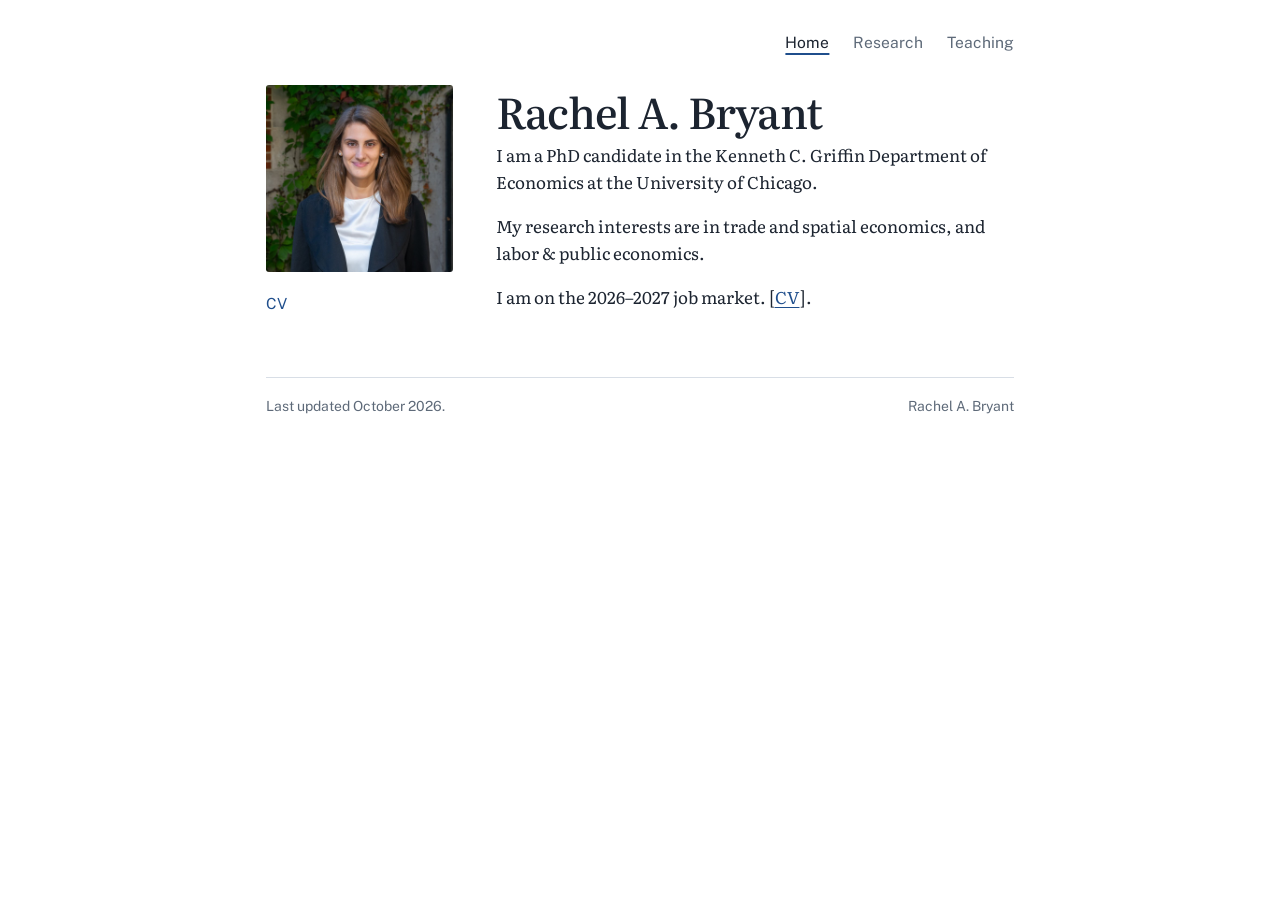
==== index.html @ 8885ea89 "Add files via upload" ====
<!doctype html>
<html lang="en">
<head>
<meta charset="utf-8">
<meta name="viewport" content="width=device-width, initial-scale=1, viewport-fit=cover">
<title>Rachel A. Bryant</title>
<meta name="description" content="Rachel A. Bryant is a PhD candidate in economics at the University of Chicago working on trade and spatial economics, and labor and public economics.">
<link rel="preconnect" href="https://fonts.googleapis.com">
<link rel="preconnect" href="https://fonts.gstatic.com" crossorigin>
<link rel="stylesheet" href="https://fonts.googleapis.com/css2?family=Literata:ital,opsz,wght@0,7..72,400..700;1,7..72,400..700&family=Public+Sans:wght@400;500;600&display=swap">
<link rel="stylesheet" href="style.css">
</head>
<body>
<div class="page">

<!-- ======================================================================
     HOME PAGE
     Anything still marked "EDIT:" needs your input. Search for "EDIT:".
     ====================================================================== -->

<header class="site-header home">
  <nav aria-label="Site">
    <ul class="site-nav">
      <li><a href="index.html" aria-current="page">Home</a></li>
      <li><a href="research.html">Research</a></li>
      <li><a href="teaching.html">Teaching</a></li>
    </ul>
  </nav>
</header>

<main class="intro">

  <aside class="portrait">
    <!-- To change the photo, upload a square image as images/photo.jpg (same name) -->
    <img src="images/photo.jpg" alt="Portrait of Rachel A. Bryant" width="800" height="800">
    <ul class="profile-links">
      <li><a href="cv.pdf">CV</a></li>
    </ul>
  </aside>

  <div class="bio">
    <h1>Rachel A. Bryant</h1>

    <p>I am a PhD candidate in the Kenneth C. Griffin Department of Economics at the University of Chicago.</p>
    <p>My research interests are in trade and spatial economics, and labor &amp; public economics.</p>
    <p>I am on the 2026–2027 job market. [<a href="cv.pdf">CV</a>].</p>
  </div>

</main>

<footer class="site-footer">
  <!-- Bump this date whenever you post a new draft -->
  <p>Last updated October 2026.</p>
  <p>Rachel A. Bryant</p>
</footer>

</div>
</body>
</html>
---- style.css ----
/* ==========================================================================
   Style sheet for an academic economist's personal site.

   Layout: one centred reading column. On the research and teaching pages,
   a narrow rail to the left of each entry carries the year or term, the way
   the margin of a CV does. Everything else is left-aligned and quiet.

   To change the look, edit the values in :root below. Nothing else needs
   touching unless you want to.
   ========================================================================== */

:root {
  /* Colour */
  --paper:  #ffffff;   /* page background */
  --ink:    #1c2430;   /* body text */
  --muted:  #5e6a79;   /* dates, venues, navigation */
  --rule:   #d8dee6;   /* hairlines */
  --accent: #1f4e8c;   /* links */

  /* Type */
  --serif: "Literata", "Iowan Old Style", "Palatino Linotype", Georgia, serif;
  --sans:  "Public Sans", "Helvetica Neue", Arial, sans-serif;

  /* Measure */
  --column: 44rem;
  --gutter: 16px;
}

/* Dark mode follows the reader's system setting. */
@media (prefers-color-scheme: dark) {
  :root:not([data-theme="light"]) {
    --paper:  #121922;
    --ink:    #e3e8ef;
    --muted:  #98a4b4;
    --rule:   #2a3544;
    --accent: #8db6ec;
    color-scheme: dark;
  }
}
:root[data-theme="dark"] {
  --paper:  #121922;
  --ink:    #e3e8ef;
  --muted:  #98a4b4;
  --rule:   #2a3544;
  --accent: #8db6ec;
  color-scheme: dark;
}

/* --------------------------------------------------------------------------
   Base
   -------------------------------------------------------------------------- */

html {
  font-size: 106.25%;             /* 17px */
  -webkit-text-size-adjust: 100%;
}
@media (max-width: 40rem) {
  html { font-size: 100%; }       /* 16px on phones */
}

body {
  margin: 0;
  background: var(--paper);
  color: var(--ink);
  font-family: var(--serif);
  font-optical-sizing: auto;
  line-height: 1.6;
  padding-left:  max(var(--gutter), env(safe-area-inset-left, 0px));
  padding-right: max(var(--gutter), env(safe-area-inset-right, 0px));
}

.page {
  max-width: var(--column);
  margin: 0 auto;
  padding-block: 1.75rem 3.5rem;
}

a {
  color: var(--accent);
  text-decoration-thickness: 1px;
  text-underline-offset: 0.18em;
}
a:hover { text-decoration-thickness: 2px; }
a:focus-visible,
summary:focus-visible {
  outline: 2px solid var(--accent);
  outline-offset: 2px;
  border-radius: 2px;
}

img { max-width: 100%; height: auto; }

h1, h2, h3 {
  line-height: 1.2;
  letter-spacing: -0.01em;
  text-wrap: balance;
}
h2 {
  font-size: 1.25rem;
  font-weight: 600;
  margin: 2.5rem 0 0.9rem;
}
.lede + section > h2 { margin-top: 0; }   /* first section sits right under the intro line */
p { margin: 0 0 1em; }
p:last-child { margin-bottom: 0; }

/* --------------------------------------------------------------------------
   Header and navigation
   -------------------------------------------------------------------------- */

.site-header {
  display: flex;
  flex-wrap: wrap;
  align-items: baseline;
  justify-content: space-between;
  gap: 0.5rem 1.5rem;
  padding-bottom: 0.9rem;
  border-bottom: 1px solid var(--rule);
  margin-bottom: 2.5rem;
}
/* The home page carries the name in its heading, so its header is nav only. */
.site-header.home {
  justify-content: flex-end;
  border-bottom: 0;
  padding-bottom: 0;
  margin-bottom: 1.75rem;
}

.site-name {
  font-size: 1.15rem;
  font-weight: 600;
  color: var(--ink);
  text-decoration: none;
}
.site-name:hover { text-decoration: underline; }

.site-nav {
  display: flex;
  flex-wrap: wrap;
  gap: 0.25rem 1.4rem;
  margin: 0;
  padding: 0;
  list-style: none;
  font-family: var(--sans);
  font-size: 0.92rem;
}
.site-nav a {
  color: var(--muted);
  text-decoration: none;
}
.site-nav a:hover { color: var(--ink); }
.site-nav a[aria-current="page"] {
  color: var(--ink);
  text-decoration: underline;
  text-decoration-color: var(--accent);
  text-decoration-thickness: 2px;
  text-underline-offset: 0.35em;
}

/* --------------------------------------------------------------------------
   Home page
   -------------------------------------------------------------------------- */

.intro {
  display: grid;
  grid-template-columns: 11rem minmax(0, 1fr);
  gap: 1.5rem 2.5rem;
  align-items: start;
}

.portrait img {
  display: block;
  width: 100%;
  aspect-ratio: 1 / 1;
  object-fit: cover;
  border-radius: 3px;
}

.profile-links {
  list-style: none;
  margin: 1rem 0 0;
  padding: 0;
  font-family: var(--sans);
  font-size: 0.9rem;
  line-height: 1.9;
}
.profile-links a { text-decoration: none; }
.profile-links a:hover { text-decoration: underline; }

.intro h1 {
  font-size: 2.5rem;
  font-weight: 500;
  letter-spacing: -0.02em;
  margin: 0 0 0.3rem;
}
.role {
  color: var(--muted);
  font-size: 1.05rem;
  margin: 0 0 1.5rem;
}

.plain-list {
  list-style: none;
  margin: 0;
  padding: 0;
}
.plain-list li { margin-bottom: 0.35rem; }

.contact {
  display: grid;
  grid-template-columns: max-content minmax(0, 1fr);
  gap: 0.3rem 1.25rem;
  margin: 0;
}
.contact dt { color: var(--muted); }
.contact dd { margin: 0; }

@media (max-width: 40rem) {
  .intro { grid-template-columns: 1fr; }
  .portrait img { width: 9.5rem; }
  .profile-links {
    display: flex;
    flex-wrap: wrap;
    gap: 0 1.2rem;
    line-height: 1.7;
  }
  .intro h1 { font-size: 2.1rem; }
  .contact { grid-template-columns: 1fr; gap: 0.1rem; }
  .contact dd { margin-bottom: 0.6rem; }
}

/* --------------------------------------------------------------------------
   Research and teaching pages
   -------------------------------------------------------------------------- */

.page-title {
  font-size: 1.9rem;
  font-weight: 500;
  letter-spacing: -0.015em;
  margin: 0 0 0.5rem;
}
.lede {
  color: var(--muted);
  max-width: 60ch;
  margin: 0 0 2.25rem;
}

.entries {
  --rail: 4rem;                   /* width of the year column */
  display: grid;
  gap: 1.6rem;
  margin: 0;
  padding: 0;
  list-style: none;
}
.entries.terms { --rail: 7rem; }  /* wider column for "Spring 2025" */

.entry {
  display: grid;
  grid-template-columns: var(--rail) minmax(0, 1fr);
  column-gap: 1rem;
  align-items: baseline;
}

.when {
  font-family: var(--sans);
  font-size: 0.88rem;
  color: var(--muted);
  font-variant-numeric: tabular-nums;
  margin: 0;
}

.entry h3 {
  font-size: 1.12rem;
  font-weight: 600;
  margin: 0;
}
.entry h3 a { color: inherit; text-decoration: none; }
.entry h3 a:hover { text-decoration: underline; }

.authors { margin: 0.1rem 0 0; }
.venue {
  color: var(--muted);
  margin: 0.1rem 0 0;
}

.links {
  display: flex;
  flex-wrap: wrap;
  gap: 0.2rem 1.1rem;
  margin: 0.45rem 0 0;
  padding: 0;
  list-style: none;
  font-family: var(--sans);
  font-size: 0.86rem;
}
.links a { text-decoration: none; }
.links a:hover { text-decoration: underline; }

.entry details { margin-top: 0.4rem; }
.entry summary {
  cursor: pointer;
  width: max-content;
  font-family: var(--sans);
  font-size: 0.86rem;
  color: var(--accent);
  list-style: none;
}
.entry summary::-webkit-details-marker { display: none; }
.entry summary::before { content: "+ "; }
.entry details[open] summary::before { content: "\2013  "; }

.abstract {
  max-width: 62ch;
  font-size: 0.96rem;
  margin: 0.5rem 0 0;
}
.jel {
  font-family: var(--sans);
  font-size: 0.82rem;
  color: var(--muted);
  margin: 0.4rem 0 0;
}

@media (max-width: 40rem) {
  .entry {
    grid-template-columns: 1fr;
    row-gap: 0.1rem;
  }
}

/* --------------------------------------------------------------------------
   Footer
   -------------------------------------------------------------------------- */

.site-footer {
  display: flex;
  flex-wrap: wrap;
  justify-content: space-between;
  gap: 0.5rem 1rem;
  margin-top: 3.5rem;
  padding-top: 1rem;
  border-top: 1px solid var(--rule);
  font-family: var(--sans);
  font-size: 0.82rem;
  color: var(--muted);
}
.site-footer p { margin: 0; }
.site-footer a { color: inherit; }
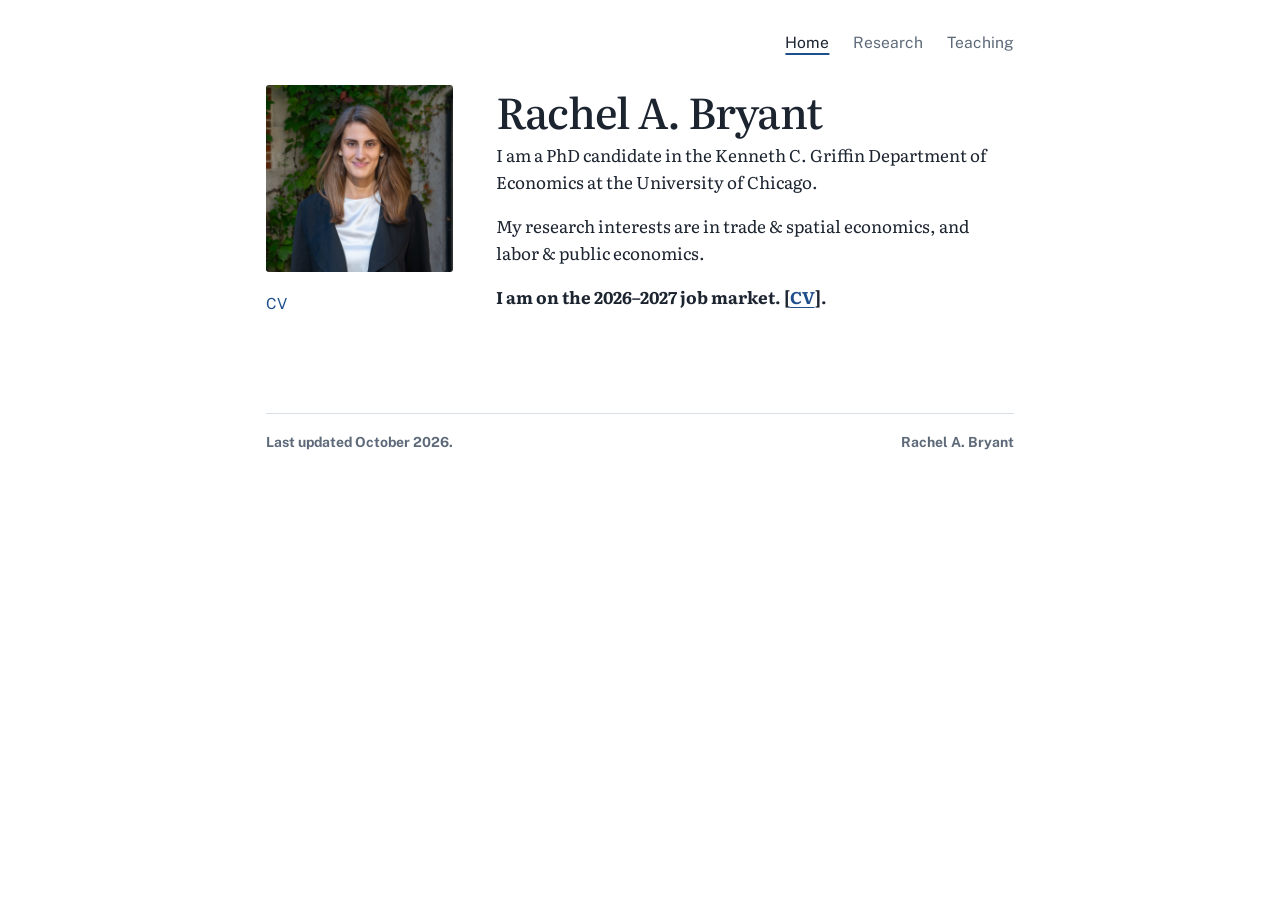
==== commit 38e55746: "Fix HTML tags for job market paragraph Corrected HTML formatting for job market statement." ====
--- a/index.html
+++ b/index.html
@@ -42,8 +42,8 @@
     <h1>Rachel A. Bryant</h1>
 
     <p>I am a PhD candidate in the Kenneth C. Griffin Department of Economics at the University of Chicago.</p>
-    <p>My research interests are in trade and spatial economics, and labor &amp; public economics.</p>
-    <p>I am on the 2026–2027 job market. [<a href="cv.pdf">CV</a>].</p>
+    <p>My research interests are in trade &amp; spatial economics, and labor &amp; public economics.</p>
+    <p><strong>I am on the 2026–2027 job market.<strong> [<a href="cv.pdf">CV</a>].</p>
   </div>
 
 </main>
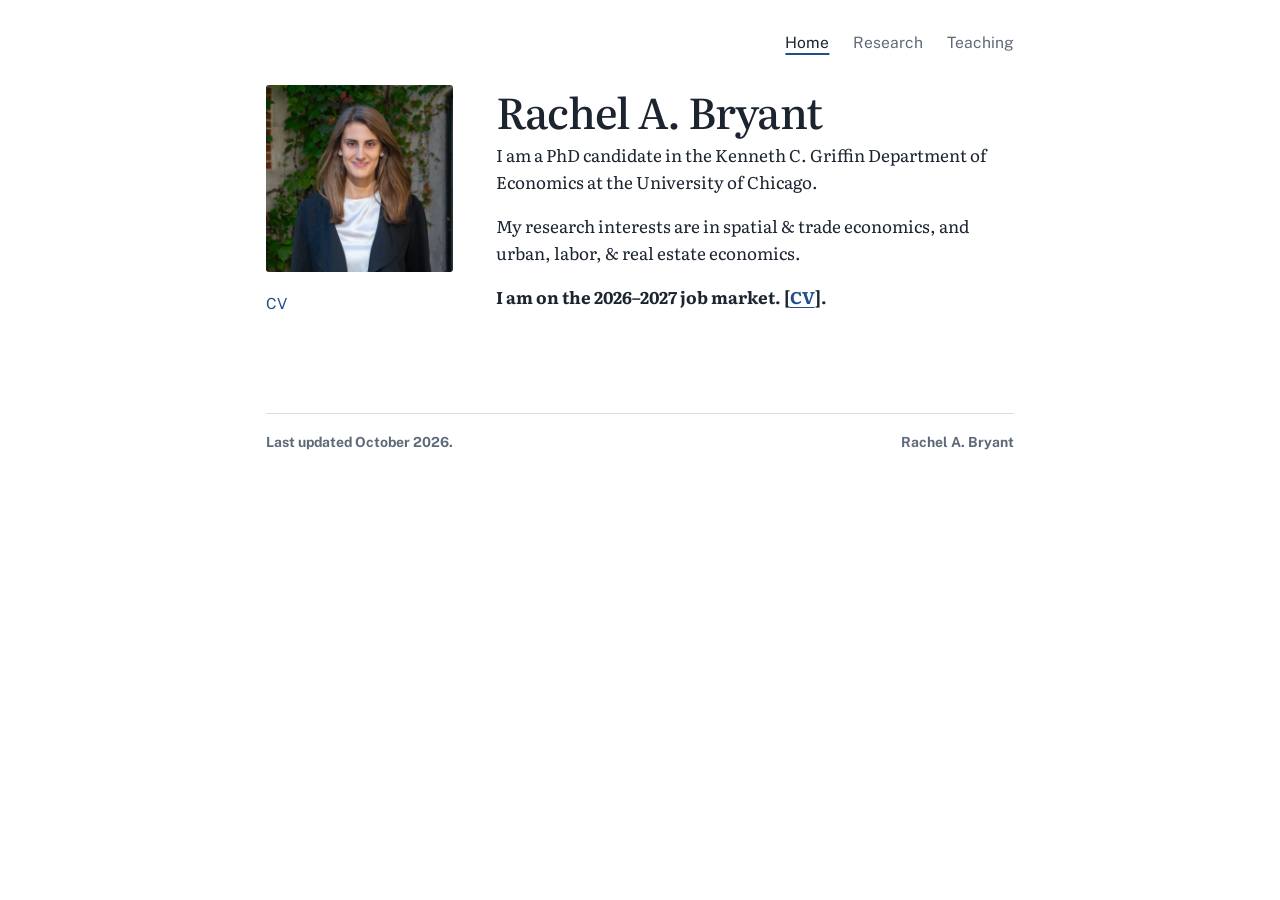
==== commit f41369b9: "Update research interests in bio section" ====
--- a/index.html
+++ b/index.html
@@ -42,7 +42,7 @@
     <h1>Rachel A. Bryant</h1>
 
     <p>I am a PhD candidate in the Kenneth C. Griffin Department of Economics at the University of Chicago.</p>
-    <p>My research interests are in trade &amp; spatial economics, and labor &amp; public economics.</p>
+    <p>My research interests are in spatial &amp; trade economics, and urban, labor, &amp; real estate economics.</p>
     <p><strong>I am on the 2026–2027 job market.<strong> [<a href="cv.pdf">CV</a>].</p>
   </div>
 
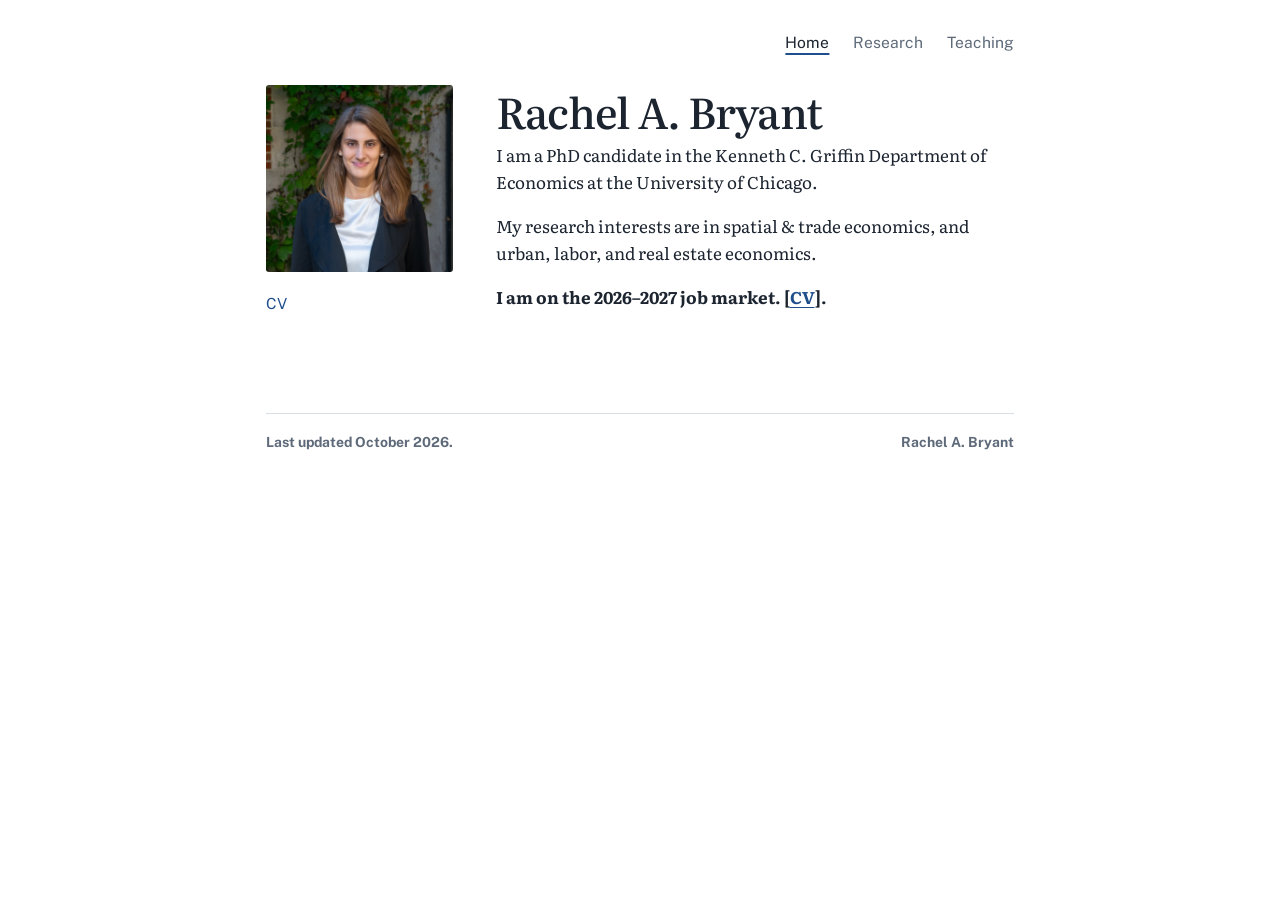
==== commit 964ad907: "Fix HTML entity for 'and' in bio section" ====
--- a/index.html
+++ b/index.html
@@ -42,7 +42,7 @@
     <h1>Rachel A. Bryant</h1>
 
     <p>I am a PhD candidate in the Kenneth C. Griffin Department of Economics at the University of Chicago.</p>
-    <p>My research interests are in spatial &amp; trade economics, and urban, labor, &amp; real estate economics.</p>
+    <p>My research interests are in spatial &amp; trade economics, and urban, labor, and real estate economics.</p>
     <p><strong>I am on the 2026–2027 job market.<strong> [<a href="cv.pdf">CV</a>].</p>
   </div>
 
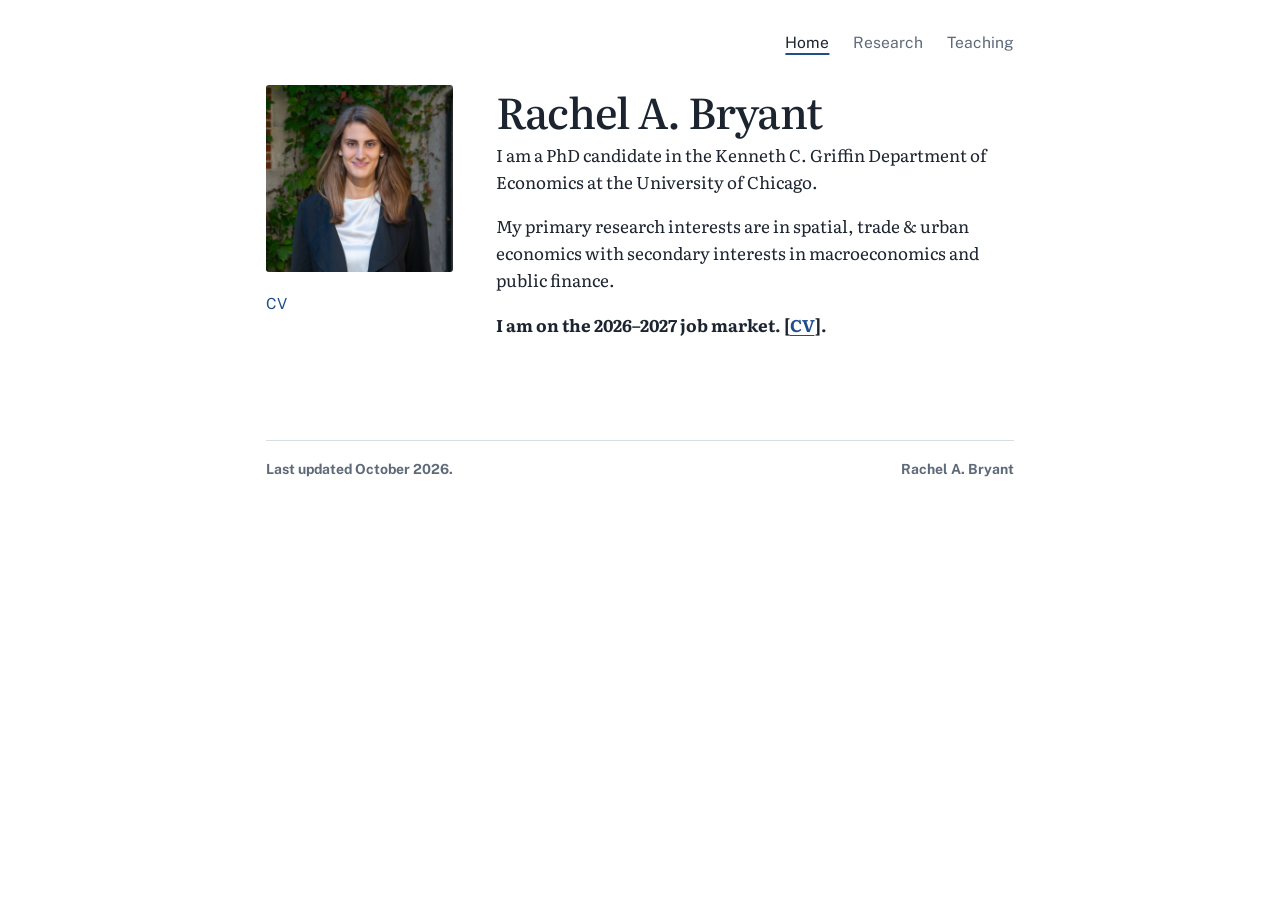
==== commit 8f1690cf: "Update research interests in bio section" ====
--- a/index.html
+++ b/index.html
@@ -42,7 +42,7 @@
     <h1>Rachel A. Bryant</h1>
 
     <p>I am a PhD candidate in the Kenneth C. Griffin Department of Economics at the University of Chicago.</p>
-    <p>My research interests are in spatial &amp; trade economics, and urban, labor, and real estate economics.</p>
+    <p>My primary research interests are in spatial, trade &amp; urban economics with secondary interests in macroeconomics and public finance.</p>
     <p><strong>I am on the 2026–2027 job market.<strong> [<a href="cv.pdf">CV</a>].</p>
   </div>
 
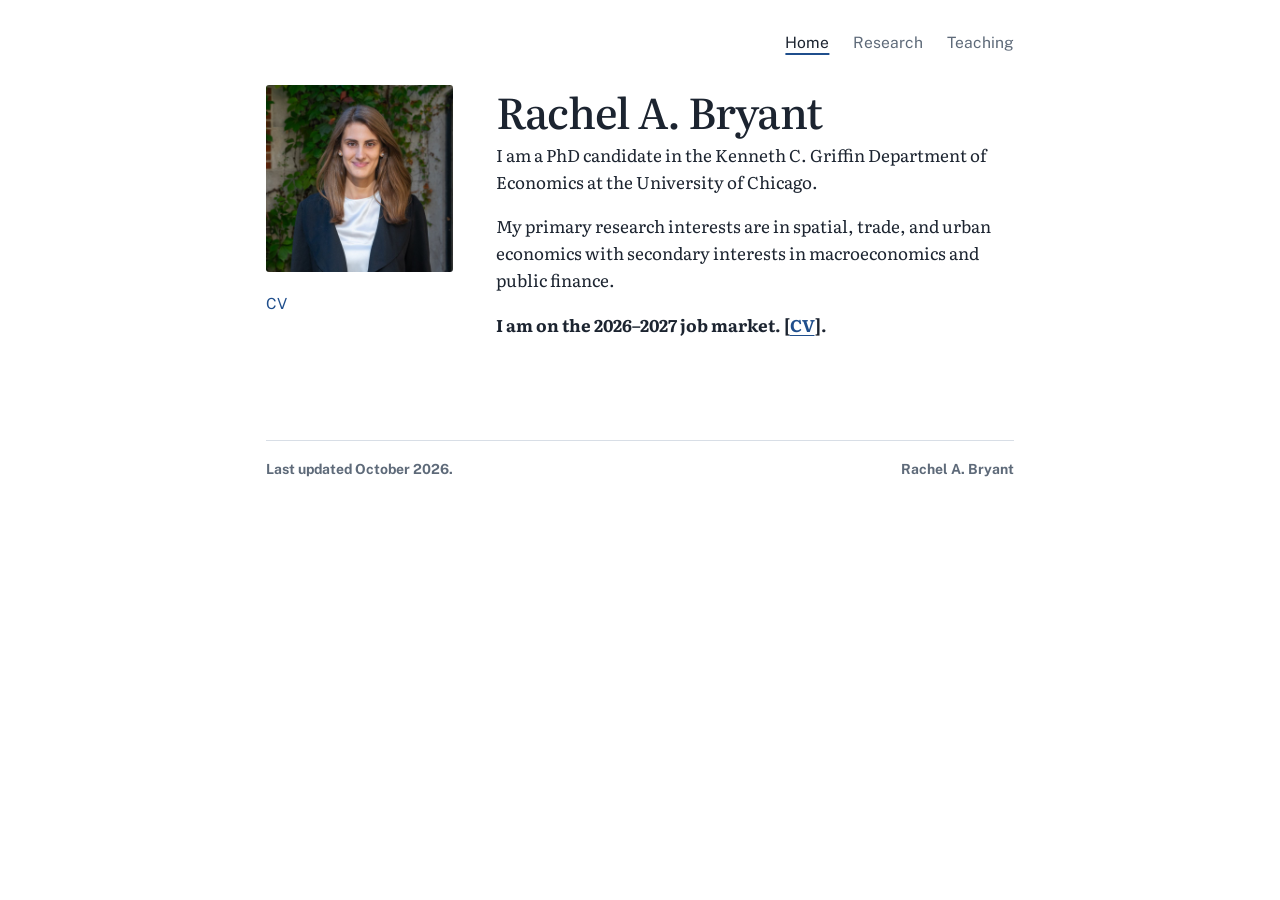
==== commit 0f2f7b7c: "Fix punctuation in research interests paragraph" ====
--- a/index.html
+++ b/index.html
@@ -42,7 +42,7 @@
     <h1>Rachel A. Bryant</h1>
 
     <p>I am a PhD candidate in the Kenneth C. Griffin Department of Economics at the University of Chicago.</p>
-    <p>My primary research interests are in spatial, trade &amp; urban economics with secondary interests in macroeconomics and public finance.</p>
+    <p>My primary research interests are in spatial, trade, and urban economics with secondary interests in macroeconomics and public finance.</p>
     <p><strong>I am on the 2026–2027 job market.<strong> [<a href="cv.pdf">CV</a>].</p>
   </div>
 
